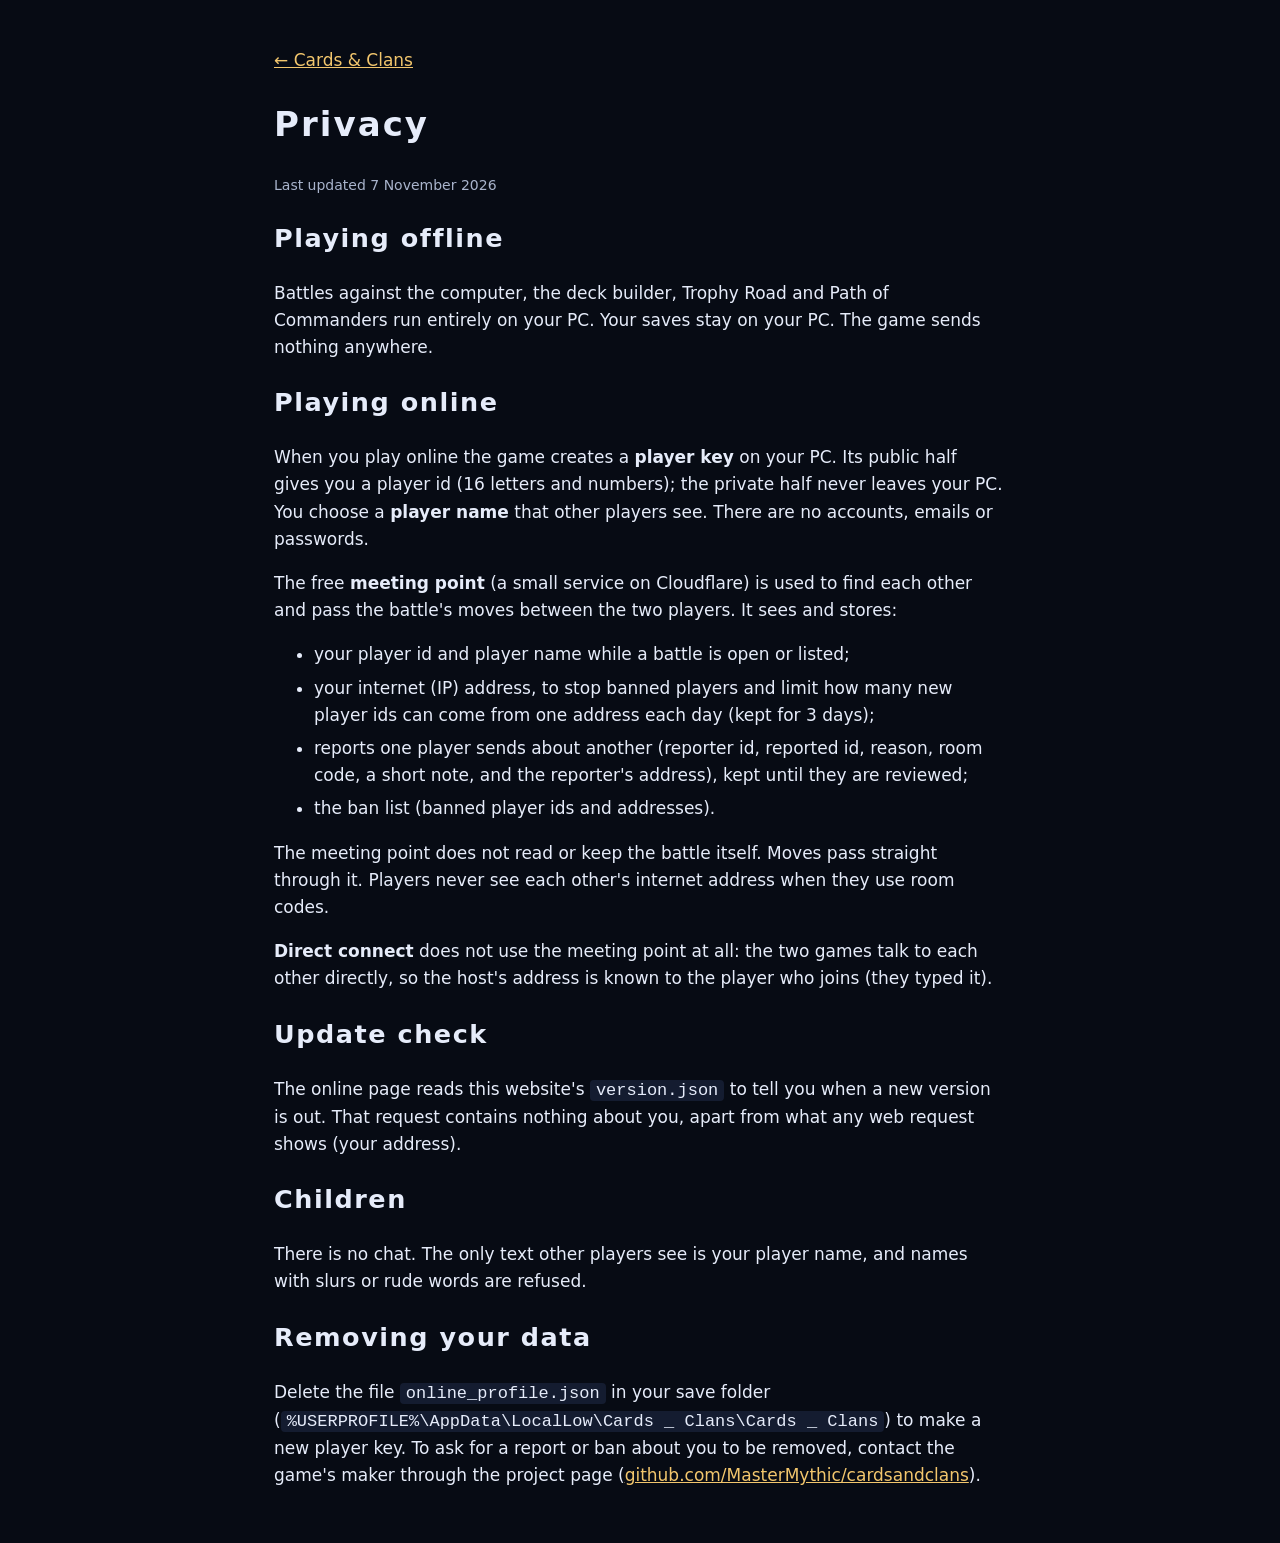
==== privacy.html @ 5f3f958b "Cards & Clans download website (version 0.3.0)" ====
<!doctype html>
<html lang="en">
<head>
<meta charset="utf-8">
<meta name="viewport" content="width=device-width, initial-scale=1">
<title>Privacy — Cards &amp; Clans</title>
<link rel="stylesheet" href="style.css">
</head>
<body class="page">
<main class="text">
  <p><a href="index.html">← Cards &amp; Clans</a></p>
  <h1>Privacy</h1>
  <p class="small">Last updated 7 November 2026</p>

  <h2>Playing offline</h2>
  <p>Battles against the computer, the deck builder, Trophy Road and Path of Commanders run entirely on your PC. Your saves stay on your PC. The game sends nothing anywhere.</p>

  <h2>Playing online</h2>
  <p>When you play online the game creates a <b>player key</b> on your PC. Its public half gives you a player id (16 letters and numbers); the private half never leaves your PC. You choose a <b>player name</b> that other players see. There are no accounts, emails or passwords.</p>
  <p>The free <b>meeting point</b> (a small service on Cloudflare) is used to find each other and pass the battle's moves between the two players. It sees and stores:</p>
  <ul>
    <li>your player id and player name while a battle is open or listed;</li>
    <li>your internet (IP) address, to stop banned players and limit how many new player ids can come from one address each day (kept for 3 days);</li>
    <li>reports one player sends about another (reporter id, reported id, reason, room code, a short note, and the reporter's address), kept until they are reviewed;</li>
    <li>the ban list (banned player ids and addresses).</li>
  </ul>
  <p>The meeting point does not read or keep the battle itself. Moves pass straight through it. Players never see each other's internet address when they use room codes.</p>
  <p><b>Direct connect</b> does not use the meeting point at all: the two games talk to each other directly, so the host's address is known to the player who joins (they typed it).</p>

  <h2>Update check</h2>
  <p>The online page reads this website's <code>version.json</code> to tell you when a new version is out. That request contains nothing about you, apart from what any web request shows (your address).</p>

  <h2>Children</h2>
  <p>There is no chat. The only text other players see is your player name, and names with slurs or rude words are refused.</p>

  <h2>Removing your data</h2>
  <p>Delete the file <code>online_profile.json</code> in your save folder (<code>%USERPROFILE%\AppData\LocalLow\Cards _ Clans\Cards _ Clans</code>) to make a new player key. To ask for a report or ban about you to be removed, contact the game's maker through the project page (<a href="https://github.com/MasterMythic/cardsandclans/issues">github.com/MasterMythic/cardsandclans</a>).</p>
</main>
</body>
</html>
---- style.css ----
:root { --gold: #f2c66d; --ink: #070b14; --panel: #0e1526; --text: #e6ecfa; --muted: #a9b4cc; }
* { box-sizing: border-box; }
html, body { margin: 0; background: var(--ink); color: var(--text); font: 17px/1.6 "Segoe UI", system-ui, -apple-system, sans-serif; }
a { color: var(--gold); }
h1, h2 { font-weight: 700; letter-spacing: 0.06em; }
.small { color: var(--muted); font-size: 14px; }

.hero { position: relative; min-height: 78vh; display: flex; align-items: flex-end; overflow: hidden; }
.hero-art { position: absolute; inset: 0; width: 100%; height: 100%; object-fit: cover; }
.hero-veil { position: absolute; inset: 0; background: linear-gradient(90deg, rgba(7,11,20,0.95) 0%, rgba(7,11,20,0.7) 45%, rgba(7,11,20,0.1) 100%), linear-gradient(0deg, var(--ink) 0%, rgba(7,11,20,0) 35%); }
.hero-text { position: relative; padding: 8vh 7vw; max-width: 760px; }
.hero h1 { font-size: clamp(44px, 7vw, 86px); margin: 0 0 8px; color: #fff; text-transform: uppercase; text-shadow: 0 4px 30px rgba(0,0,0,0.6); }
.kicker { color: var(--gold); letter-spacing: 0.3em; font-size: 14px; margin: 0; }
.lead { font-size: 21px; color: var(--text); }
.button { display: inline-block; padding: 16px 34px; margin: 14px 0 10px; border-radius: 10px; text-decoration: none; font-weight: 700; letter-spacing: 0.12em; }
.button.primary { background: linear-gradient(180deg, #ffd98a, #d69a2f); color: #1b1203; box-shadow: 0 0 34px rgba(242,198,109,0.35); }
.button.primary:hover { filter: brightness(1.08); }

main { max-width: 1100px; margin: 0 auto; padding: 0 24px 40px; }
.modes { display: grid; grid-template-columns: repeat(auto-fit, minmax(300px, 1fr)); gap: 26px; margin-top: -40px; position: relative; }
.modes article { background: var(--panel); border: 1px solid rgba(242,198,109,0.25); border-radius: 14px; overflow: hidden; }
.modes img { width: 100%; height: 210px; object-fit: cover; display: block; }
.modes h2, .modes p { margin: 14px 22px; }
.modes h2 { color: var(--gold); font-size: 22px; }
section.online, section.install { margin-top: 48px; background: var(--panel); border-radius: 14px; padding: 10px 30px 22px; border: 1px solid rgba(255,255,255,0.06); }
section h2 { color: var(--gold); }
li { margin: 6px 0; }
footer { text-align: center; color: var(--muted); padding: 30px; font-size: 14px; }

body.page main.text { max-width: 780px; padding-top: 30px; }
code { background: #141c30; padding: 1px 6px; border-radius: 4px; }
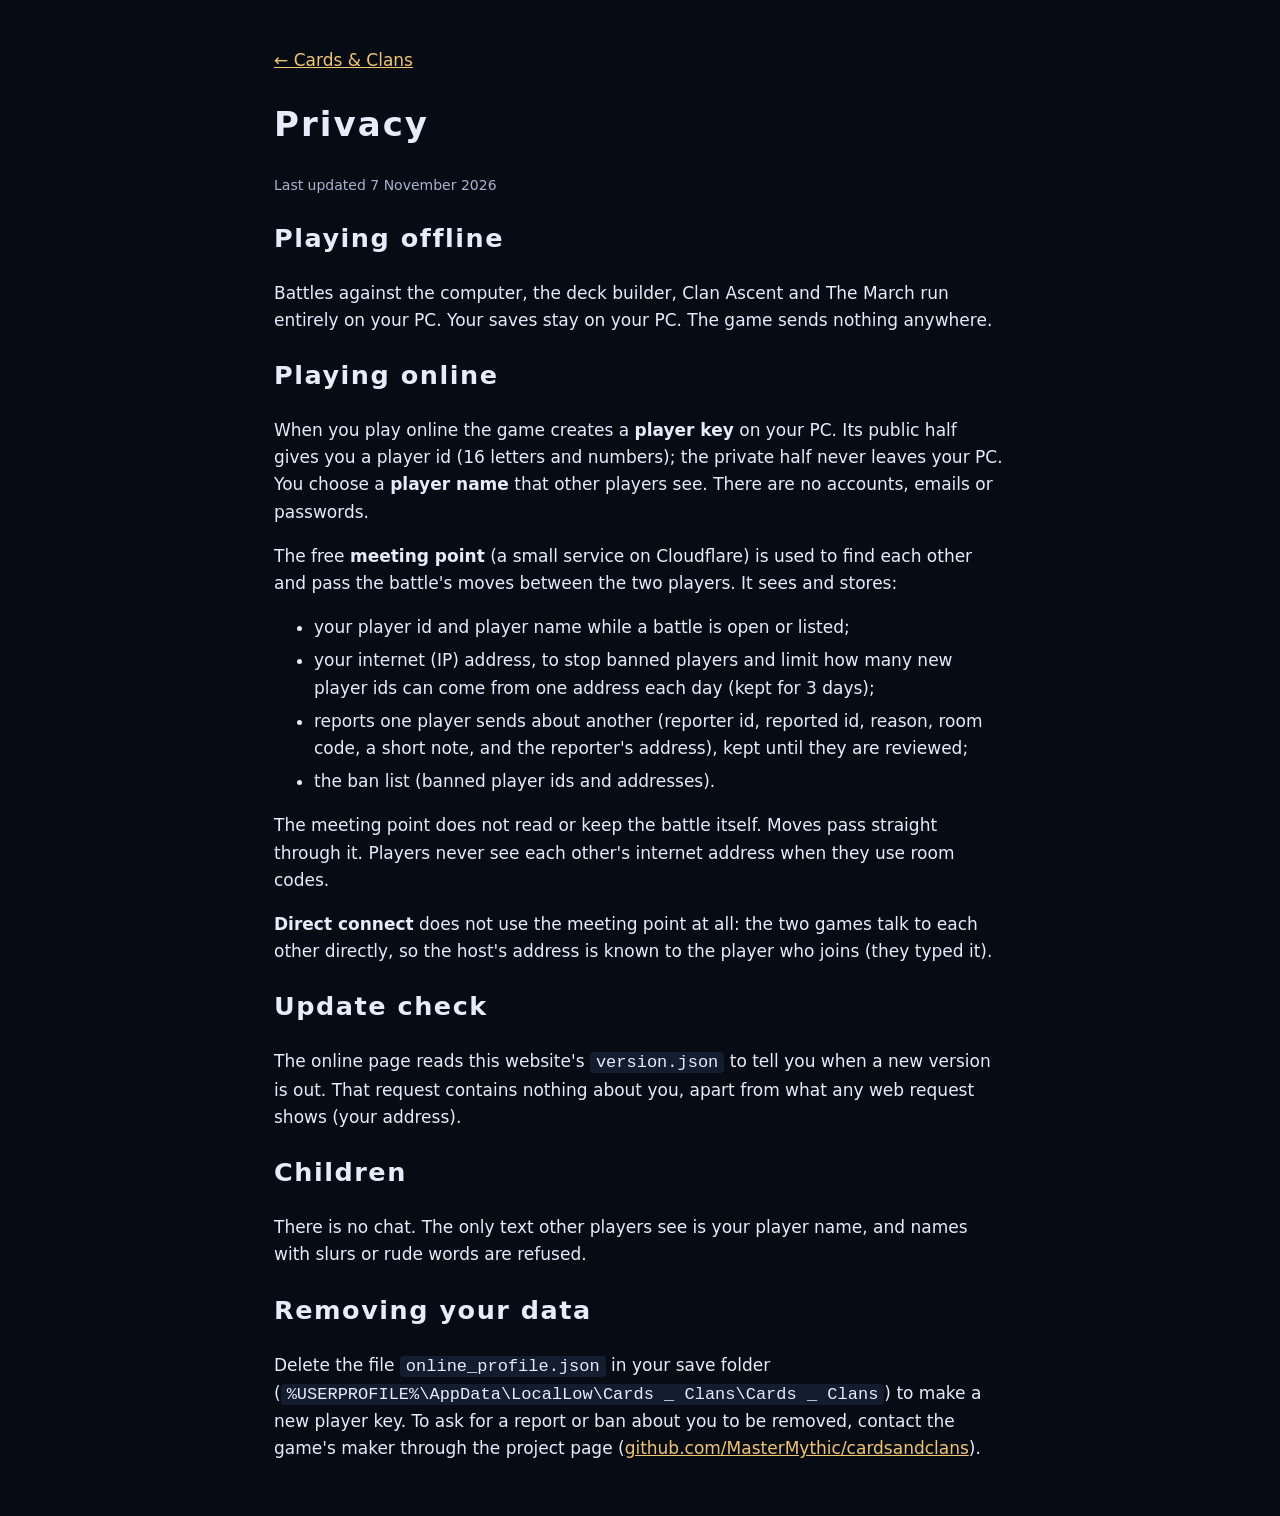
==== commit 3eb0ca47: "Website v0.4.0: Design Studio site (download section, dice rules, Clan Ascent and The March), versio" ====
--- a/privacy.html
+++ b/privacy.html
@@ -13,7 +13,7 @@
   <p class="small">Last updated 7 November 2026</p>
 
   <h2>Playing offline</h2>
-  <p>Battles against the computer, the deck builder, Trophy Road and Path of Commanders run entirely on your PC. Your saves stay on your PC. The game sends nothing anywhere.</p>
+  <p>Battles against the computer, the deck builder, Clan Ascent and The March run entirely on your PC. Your saves stay on your PC. The game sends nothing anywhere.</p>
 
   <h2>Playing online</h2>
   <p>When you play online the game creates a <b>player key</b> on your PC. Its public half gives you a player id (16 letters and numbers); the private half never leaves your PC. You choose a <b>player name</b> that other players see. There are no accounts, emails or passwords.</p>
